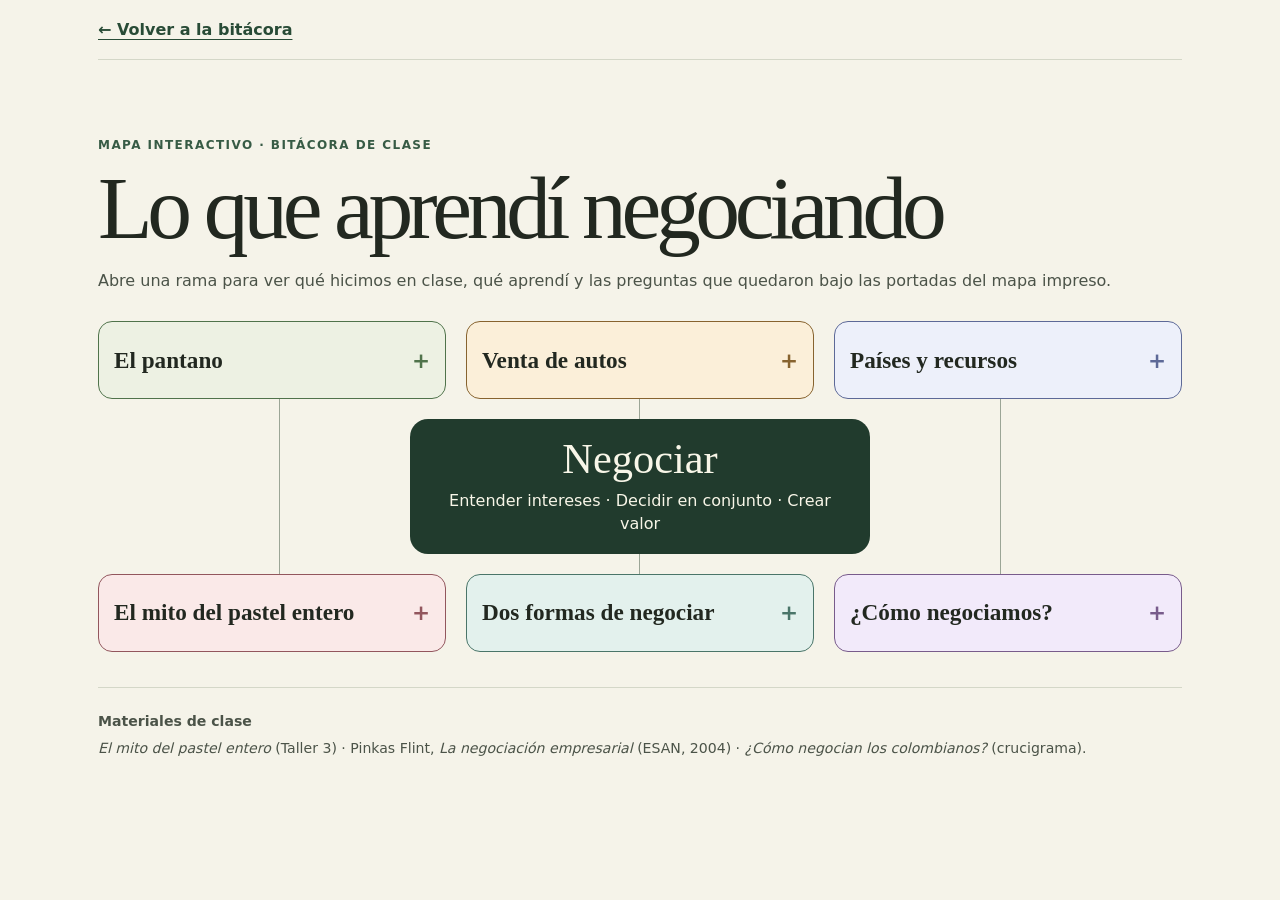
==== site/mapa.html @ 99cefb80 "Create mapa.html" ====
<!doctype html>
<html lang="es">
<head>
<meta charset="utf-8">
<meta name="viewport" content="width=device-width, initial-scale=1">
<meta name="description" content="Mapa interactivo con seis ramas sobre las actividades y los aprendizajes del semestre de negociación.">
<title>Lo que aprendí negociando · Mapa interactivo</title>
<style>
:root {
  color-scheme: light;
  font-family: system-ui, sans-serif;
  color: #222820;
  background: #f5f3e9;
}
* { box-sizing: border-box }
body { margin: 0 }
.shell { max-width: 1180px; margin: auto; padding: 0 clamp(16px, 4vw, 48px) }
a { color: #284b36; text-underline-offset: .23em }
a:focus-visible, summary:focus-visible { outline: 3px solid #386944; outline-offset: 4px }
header { border-bottom: 1px solid #d4d7c8; padding: 20px 0 }
header a { font-weight: 700 }
.intro { margin: clamp(32px, 7vw, 78px) 0 28px }
.eyebrow { color: #375b45; font-weight: 750; letter-spacing: .12em; font-size: .75rem; text-transform: uppercase }
h1 { font: 500 clamp(2.7rem, 7vw, 6rem)/.98 Georgia, serif; letter-spacing: -.06em; margin: 12px 0 }
.intro p:last-child, footer { color: #4b5348; line-height: 1.6 }
.map {
  display: grid;
  gap: 20px;
  grid-template-columns: repeat(3, minmax(0, 1fr));
  grid-template-areas: "a b c" "hub hub hub" "d e f";
  position: relative;
  align-items: start;
}
.hub { grid-area: hub; justify-self: center; text-align: center; color: #f8f6e8; background: #213b2d; border-radius: 18px; width: min(100%, 460px); padding: 19px; z-index: 1 }
.hub h2 { font: 500 clamp(1.75rem, 4vw, 2.65rem)/1 Georgia, serif; margin: 0 }
.hub p { margin: 8px 0 0; line-height: 1.45 }
.branch {
  --surface: #edf1e3;
  --edge: #50734b;
  background: var(--surface);
  border: 1px solid var(--edge);
  border-radius: 14px;
  position: relative;
}
.branch:nth-of-type(1) { grid-area: a }
.branch:nth-of-type(2) { grid-area: b; --surface: #fbefd9; --edge: #87632f }
.branch:nth-of-type(3) { grid-area: c; --surface: #edf0fa; --edge: #5d6997 }
.branch:nth-of-type(4) { grid-area: d; --surface: #fae9e8; --edge: #92565d }
.branch:nth-of-type(5) { grid-area: e; --surface: #e3f1ed; --edge: #4a7569 }
.branch:nth-of-type(6) { grid-area: f; --surface: #f2eafa; --edge: #785b8b }
.map::before {
  content: "";
  position: absolute;
  inset: 36px 16.666%;
  background: repeating-linear-gradient(90deg, #9ba596 0 1px, transparent 1px 50%);
  border-right: 1px solid #9ba596;
  pointer-events: none;
}
summary { cursor: pointer }
.branch > summary { display: flex; align-items: center; justify-content: space-between; gap: 10px; min-height: 76px; padding: 15px; border-radius: 13px; font: 600 clamp(1.12rem, 2.3vw, 1.45rem)/1.1 Georgia, serif }
summary::-webkit-details-marker { display: none }
.branch > summary::after { content: "+"; color: var(--edge); font: 600 1.35rem/1 system-ui; flex: none }
.branch[open] > summary::after { content: "−" }
.branch > summary:hover { box-shadow: inset 0 0 0 2px var(--edge) }
.branch-body { padding: 0 15px 16px; line-height: 1.55 }
.branch[open] > .branch-body { animation: appear 180ms ease-out }
@keyframes appear { from { opacity: .2; transform: translateY(-5px) } to { opacity: 1; transform: translateY(0) } }
.branch-body h3 { font-size: .75rem; text-transform: uppercase; letter-spacing: .06em; margin: 12px 0 4px }
.branch-body p { margin: 0 }
.question { margin-top: 15px; background: #fff9; padding: 10px; border-radius: 8px }
.question summary { font-size: .87rem; font-weight: 700 }
.question p { padding-top: 8px }
footer { border-top: 1px solid #d4d7c8; margin-top: 35px; padding: 18px 0 30px; font-size: .88rem }
footer p { margin: 4px 0 }
@media(max-width: 730px) {
  .map { grid-template-columns: repeat(2, minmax(0, 1fr)); grid-template-areas: "hub hub" "a b" "c d" "e f" }
  .map::before { display: none }
}
@media(max-width: 440px) {
  .map { grid-template-columns: minmax(0, 1fr); grid-template-areas: "hub" "a" "b" "c" "d" "e" "f"; gap: 12px }
  .branch > summary { min-height: 57px }
}
@media(prefers-reduced-motion: reduce) { .branch[open] > .branch-body { animation: none } }
</style>
</head>
<body>
<div class="shell">
<header><a href="./">← Volver a la bitácora</a></header>
<main>
<section class="intro" aria-labelledby="titulo">
<p class="eyebrow">Mapa interactivo · Bitácora de clase</p>
<h1 id="titulo">Lo que aprendí negociando</h1>
<p>Abre una rama para ver qué hicimos en clase, qué aprendí y las preguntas que quedaron bajo las portadas del mapa impreso.</p>
</section>
<section class="map" aria-labelledby="centro">
<div class="hub"><h2 id="centro">Negociar</h2><p>Entender intereses · Decidir en conjunto · Crear valor</p></div>
<details class="branch">
<summary>El pantano</summary>
<div class="branch-body">
<h3>Qué hicimos</h3><p>Un reto superado en equipo nos daba una virtud. Si fallábamos, retrocedíamos un nivel. Con la virtud podíamos decidir cómo avanzar y si seguíamos juntos.</p>
<h3>Qué aprendí</h3><p>Avanzar en grupo exige coordinar decisiones y tener en cuenta a quienes podrían quedarse atrás.</p>
<details class="question"><summary>Abrir la portada</summary><p>¿Avanzamos por separado o usamos la virtud para seguir juntos?</p></details>
</div>
</details>
<details class="branch">
<summary>Venta de autos</summary>
<div class="branch-body">
<h3>Qué hicimos</h3><p>Cada país decidía si vendía autos. Sus ingresos o pérdidas dependían de lo que decidieran todos los países.</p>
<h3>Qué aprendí</h3><p>Me conviene pensar en varios escenarios antes de decidir, porque mi resultado también depende de los demás.</p>
<details class="question"><summary>Abrir la portada</summary><p>¿Qué cambiaría en mi decisión si los otros países eligen vender?</p></details>
</div>
</details>
<details class="branch">
<summary>Países y recursos</summary>
<div class="branch-body">
<h3>Qué hicimos</h3><p>Representamos países con recursos distintos. Debíamos reunir los de nuestra meta mediante negociaciones o decisiones de guerra dentro del juego.</p>
<h3>Qué aprendí</h3><p>Aprendí a identificar qué necesitaba cada parte y a comparar un intercambio con el costo de romper la negociación.</p>
<details class="question"><summary>Abrir la portada</summary><p>¿Qué puedo ofrecer a cambio de un recurso que necesito?</p></details>
</div>
</details>
<details class="branch">
<summary>El mito del pastel entero</summary>
<div class="branch-body">
<h3>Qué hicimos</h3><p>El taller preguntaba cómo comprar y repartir el pastel, qué prefería cada persona y si una porción igual era una porción equitativa.</p>
<h3>Qué aprendí</h3><p>Preguntar por prioridades ayuda a encontrar repartos que respondan a necesidades distintas. Los ejercicios de los nueve puntos y el cuadrado pusieron a prueba mis supuestos.</p>
</div>
</details>
<details class="branch">
<summary>Dos formas de negociar</summary>
<div class="branch-body">
<h3>Qué trabajamos</h3><p>Pinkas Flint explica que una negociación puede combinar la distribución del valor disponible y la creación de valor mediante opciones de beneficio mutuo.</p>
<h3>Qué aprendí</h3><p>Aprendí a distinguir lo que alguien pide de lo que necesita, fijar mi límite y comparar el acuerdo con mi mejor alternativa.</p>
</div>
</details>
<details class="branch">
<summary>¿Cómo negociamos?</summary>
<div class="branch-body">
<h3>Qué trabajamos</h3><p>El crucigrama sobre Colombia plantea temas como el regateo, el poder, la preparación y los estilos regionales de negociación.</p>
<h3>Qué aprendí</h3><p>Conviene observar cómo negocia mi contraparte y preparar mis argumentos sin dar por hecho que todos negocian igual.</p>
</div>
</details>
</section>
</main>
<footer>
<p><strong>Materiales de clase</strong></p>
<p><cite>El mito del pastel entero</cite> (Taller 3) · Pinkas Flint, <cite>La negociación empresarial</cite> (ESAN, 2004) · <cite>¿Cómo negocian los colombianos?</cite> (crucigrama).</p>
</footer>
</div>
</body>
</html>
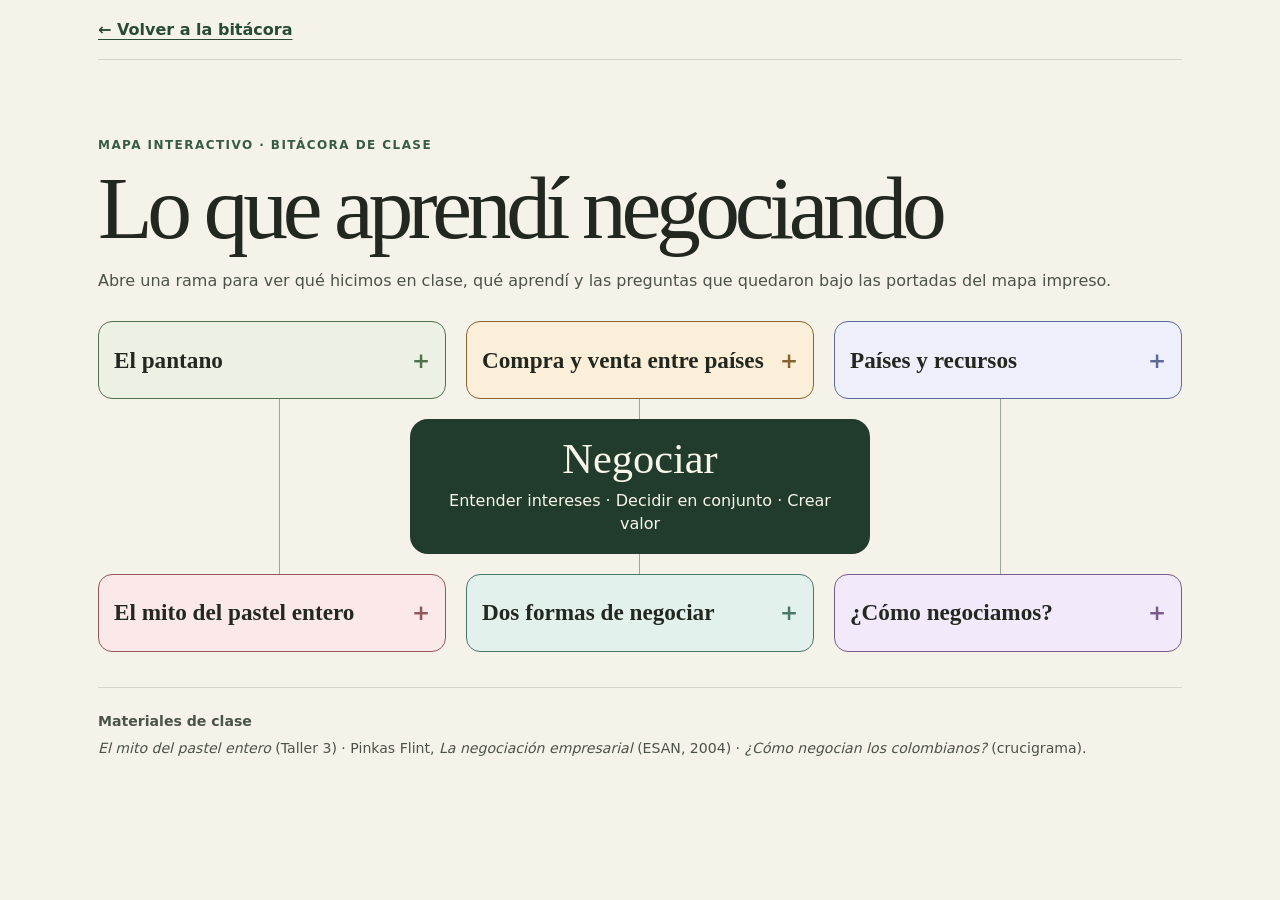
==== commit ed47bb9f: "Update mapa.html" ====
--- a/site/mapa.html
+++ b/site/mapa.html
@@ -103,11 +103,11 @@
 </div>
 </details>
 <details class="branch">
-<summary>Venta de autos</summary>
+<summary>Compra y venta entre países</summary>
 <div class="branch-body">
-<h3>Qué hicimos</h3><p>Cada país decidía si vendía autos. Sus ingresos o pérdidas dependían de lo que decidieran todos los países.</p>
-<h3>Qué aprendí</h3><p>Me conviene pensar en varios escenarios antes de decidir, porque mi resultado también depende de los demás.</p>
-<details class="question"><summary>Abrir la portada</summary><p>¿Qué cambiaría en mi decisión si los otros países eligen vender?</p></details>
+<h3>Qué hicimos</h3><p>Cada país decidía qué comprar o vender a los demás. Las ganancias o pérdidas dependían de las decisiones de todos los países.</p>
+<h3>Qué aprendí</h3><p>Aprendí a comparar escenarios de compra y venta antes de decidir, porque lo que gana o pierde mi país depende también de las decisiones de los demás.</p>
+<details class="question"><summary>Abrir la portada</summary><p>¿Cómo cambiaría mi decisión de comprar o vender según lo que decidan los otros países?</p></details>
 </div>
 </details>
 <details class="branch">
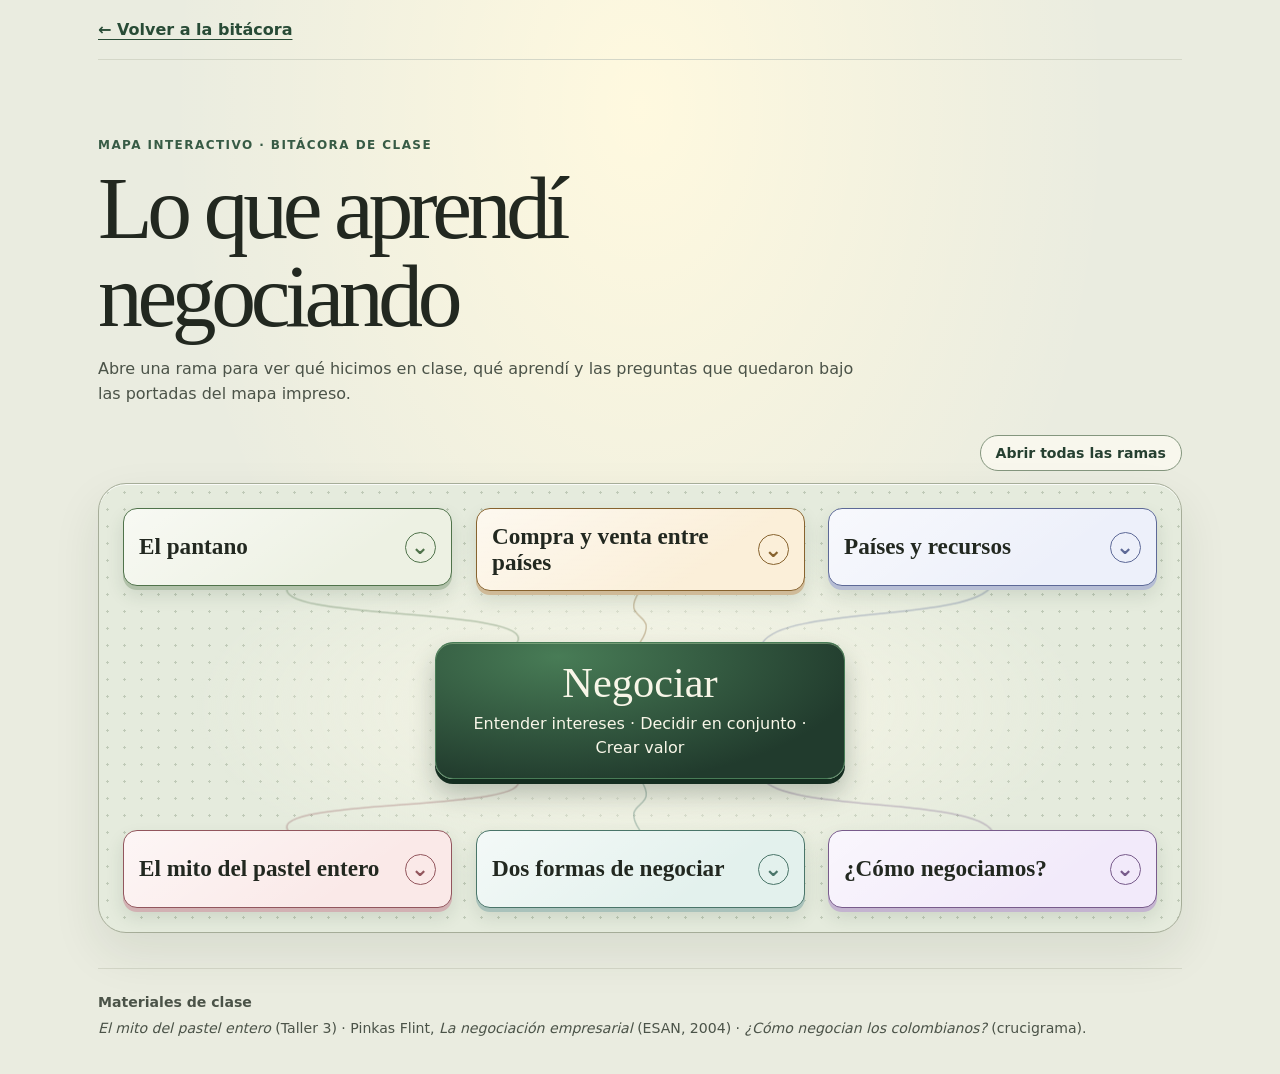
==== commit 75fc01b0: "Update mapa.html" ====
--- a/site/mapa.html
+++ b/site/mapa.html
@@ -48,14 +48,6 @@
 .branch:nth-of-type(4) { grid-area: d; --surface: #fae9e8; --edge: #92565d }
 .branch:nth-of-type(5) { grid-area: e; --surface: #e3f1ed; --edge: #4a7569 }
 .branch:nth-of-type(6) { grid-area: f; --surface: #f2eafa; --edge: #785b8b }
-.map::before {
-  content: "";
-  position: absolute;
-  inset: 36px 16.666%;
-  background: repeating-linear-gradient(90deg, #9ba596 0 1px, transparent 1px 50%);
-  border-right: 1px solid #9ba596;
-  pointer-events: none;
-}
 summary { cursor: pointer }
 .branch > summary { display: flex; align-items: center; justify-content: space-between; gap: 10px; min-height: 76px; padding: 15px; border-radius: 13px; font: 600 clamp(1.12rem, 2.3vw, 1.45rem)/1.1 Georgia, serif }
 summary::-webkit-details-marker { display: none }
@@ -63,8 +55,6 @@
 .branch[open] > summary::after { content: "−" }
 .branch > summary:hover { box-shadow: inset 0 0 0 2px var(--edge) }
 .branch-body { padding: 0 15px 16px; line-height: 1.55 }
-.branch[open] > .branch-body { animation: appear 180ms ease-out }
-@keyframes appear { from { opacity: .2; transform: translateY(-5px) } to { opacity: 1; transform: translateY(0) } }
 .branch-body h3 { font-size: .75rem; text-transform: uppercase; letter-spacing: .06em; margin: 12px 0 4px }
 .branch-body p { margin: 0 }
 .question { margin-top: 15px; background: #fff9; padding: 10px; border-radius: 8px }
@@ -81,6 +71,92 @@
   .branch > summary { min-height: 57px }
 }
 @media(prefers-reduced-motion: reduce) { .branch[open] > .branch-body { animation: none } }
+:root {
+  background: radial-gradient(ellipse at 50% 10%, #fff9df, transparent 52%), #eaece0;
+}
+.intro { max-width: 760px }
+.map::before { display: none }
+.map {
+  gap: clamp(28px, 4vw, 55px) 24px;
+  isolation: isolate;
+  padding: 24px;
+  border: 1px solid #a6ad99;
+  border-radius: 28px;
+  background:
+    radial-gradient(ellipse at 50% 50%, #f9f7e8, transparent 58%),
+    radial-gradient(circle, #6d826350 1px, transparent 1.2px) 0 0 / 17px 17px,
+    #e5ebdd;
+  box-shadow: inset 0 1px 0 #fffc, 0 20px 48px #23342118;
+}
+.map-links { position: absolute; inset: 0; width: 100%; height: 100%; pointer-events: none }
+.map-tools { display: flex; justify-content: flex-end; margin-bottom: 12px }
+.map-tools button {
+  font: 700 .88rem system-ui;
+  background: #f8f7ed;
+  color: #264031;
+  border: 1px solid #84967e;
+  border-radius: 99px;
+  padding: 9px 15px;
+  cursor: pointer;
+}
+.map-tools button:hover { background: #dbe8d3 }
+button:focus-visible { outline: 3px solid #386944; outline-offset: 4px }
+.hub {
+  width: min(100%, 410px);
+  background: radial-gradient(ellipse at 30% 10%, #487c56, #213b2d 76%);
+  border: 1px solid #487c56;
+  box-shadow: 0 5px 0 #142d20, 0 14px 25px #152d2046, inset 0 1px 0 #b6d5a670;
+}
+.branch {
+  z-index: 1;
+  transform: perspective(700px) rotateX(var(--tilt-x, 0deg)) rotateY(var(--tilt-y, 0deg));
+  transform-origin: 50% 38px;
+  background: linear-gradient(145deg, #fff9, transparent 70%), var(--surface);
+  box-shadow: 0 4px 0 color-mix(in srgb, var(--edge) 38%, var(--surface)), 0 9px 18px #29442a22;
+  transition: transform 210ms ease-out, box-shadow 280ms ease;
+}
+.branch:nth-of-type(3n + 1) { --swing: -5deg }
+.branch:nth-of-type(3n + 2) { --swing: 3deg }
+.branch:nth-of-type(3n) { --swing: 5deg }
+.branch:hover, .branch:focus-within, .branch[open] {
+  box-shadow: 0 5px 0 color-mix(in srgb, var(--edge) 55%, var(--surface)), 0 13px 22px #29442a36;
+}
+.branch > summary::after {
+  display: grid;
+  place-items: center;
+  width: 29px;
+  height: 29px;
+  content: "⌄";
+  border: 1px solid currentColor;
+  border-radius: 50%;
+  transition: transform 300ms cubic-bezier(.2,.75,.3,1.4);
+}
+.branch[open] > summary::after { content: "⌄"; transform: rotate(180deg) }
+.branch[open] > .branch-body {
+  transform-origin: 50% 0;
+  animation: branch-swing 380ms cubic-bezier(.25,.65,.3,1) both;
+}
+@keyframes branch-swing {
+  0% { opacity: 0; transform: perspective(650px) rotateX(-24deg) rotateZ(var(--swing)) scale(.95) }
+  70% { opacity: 1; transform: perspective(650px) rotateX(3deg) rotateZ(0) scale(1) }
+  100% { opacity: 1; transform: none }
+}
+.question[open] > p {
+  transform-origin: left top;
+  animation: branch-swing 340ms ease-out both;
+}
+@media (max-width: 730px) {
+  .map { gap: 22px 15px; padding: 16px }
+}
+@media (max-width: 440px) {
+  .map { padding-left: 26px }
+}
+@media (prefers-reduced-motion: reduce) {
+  .branch, .branch > summary::after { transform: none; transition: none }
+  .branch[open] > .branch-body, .question[open] > p { animation: none }
+}
+
+.map-tools[hidden] { display: none }
 </style>
 </head>
 <body>
@@ -92,7 +168,9 @@
 <h1 id="titulo">Lo que aprendí negociando</h1>
 <p>Abre una rama para ver qué hicimos en clase, qué aprendí y las preguntas que quedaron bajo las portadas del mapa impreso.</p>
 </section>
-<section class="map" aria-labelledby="centro">
+<div class="map-tools" hidden><button type="button" aria-controls="ramas">Abrir todas las ramas</button></div>
+<section id="ramas" class="map" aria-labelledby="centro">
+<canvas class="map-links" aria-hidden="true"></canvas>
 <div class="hub"><h2 id="centro">Negociar</h2><p>Entender intereses · Decidir en conjunto · Crear valor</p></div>
 <details class="branch">
 <summary>El pantano</summary>
@@ -146,5 +224,116 @@
 <p><cite>El mito del pastel entero</cite> (Taller 3) · Pinkas Flint, <cite>La negociación empresarial</cite> (ESAN, 2004) · <cite>¿Cómo negocian los colombianos?</cite> (crucigrama).</p>
 </footer>
 </div>
+<script>
+const map = document.querySelector('.map');
+const hub = map.querySelector('.hub');
+const canvas = map.querySelector('.map-links');
+const context = canvas.getContext('2d');
+const branches = Array.from(map.querySelectorAll('.branch'));
+const toggleAll = document.querySelector('.map-tools button');
+toggleAll.parentElement.hidden = false;
+const motion = matchMedia('(prefers-reduced-motion: reduce)');
+const desktop = matchMedia('(min-width: 731px)');
+const finePointer = matchMedia('(hover: hover) and (pointer: fine)');
+let active = null;
+let frame = null;
+
+function updateButton() {
+  const allOpen = branches.every(branch => branch.open);
+  toggleAll.textContent = allOpen ? 'Cerrar todas las ramas' : 'Abrir todas las ramas';
+}
+
+toggleAll.addEventListener('click', () => {
+  const shouldOpen = branches.some(branch => !branch.open);
+  for (const branch of branches) branch.open = shouldOpen;
+  updateButton();
+  scheduleDraw();
+});
+
+function scheduleDraw() {
+  if (context && frame === null) frame = requestAnimationFrame(draw);
+}
+
+function draw(time) {
+  frame = null;
+  const bounds = map.getBoundingClientRect();
+  const ratio = Math.min(window.devicePixelRatio || 1, 2);
+  const width = Math.round(bounds.width * ratio);
+  const height = Math.round(bounds.height * ratio);
+  if (canvas.width !== width || canvas.height !== height) {
+    canvas.width = width;
+    canvas.height = height;
+  }
+  context.setTransform(ratio, 0, 0, ratio, 0, 0);
+  context.clearRect(0, 0, bounds.width, bounds.height);
+
+  const center = hub.getBoundingClientRect();
+  for (const [index, branch] of branches.entries()) {
+    const label = branch.querySelector('summary').getBoundingClientRect();
+    const above = index < 3;
+    const x0 = (desktop.matches
+      ? center.left + center.width * (.2 + (index % 3) * .3)
+      : center.left + 5) - bounds.left;
+    const y0 = (desktop.matches ? (above ? center.top : center.bottom) : center.bottom) - bounds.top;
+    const x3 = (desktop.matches ? label.left + label.width / 2 : label.left) - bounds.left;
+    const y3 = (desktop.matches ? (above ? label.bottom : label.top) : label.top + label.height / 2) - bounds.top;
+    const bend = (y3 - y0) * .63;
+    const x1 = desktop.matches ? x0 + 22 : 11 + index * 1.6;
+    const x2 = desktop.matches ? x3 - 22 : x1;
+    const y1 = desktop.matches ? y0 + bend : y0 + 14;
+    const y2 = desktop.matches ? y3 - bend : y3;
+    const highlighted = branch === active || branch.open;
+
+    context.beginPath();
+    context.moveTo(x0, y0);
+    context.bezierCurveTo(x1, y1, x2, y2, x3, y3);
+    context.strokeStyle = getComputedStyle(branch).getPropertyValue('--edge').trim();
+    context.globalAlpha = highlighted ? .88 : .34;
+    context.lineWidth = highlighted ? 2.7 : 1.5;
+    context.stroke();
+
+    if (branch === active && !motion.matches) {
+      const t = (time % 1650) / 1650;
+      const u = 1 - t;
+      const curve = (a, b, c, d) => u ** 3 * a + 3 * u ** 2 * t * b + 3 * u * t ** 2 * c + t ** 3 * d;
+      context.beginPath();
+      context.arc(curve(x0, x1, x2, x3), curve(y0, y1, y2, y3), 4, 0, 2 * Math.PI);
+      context.fillStyle = context.strokeStyle;
+      context.fill();
+      scheduleDraw();
+    }
+  }
+}
+
+for (const branch of branches) {
+  const label = branch.querySelector('summary');
+  const highlight = () => { active = branch; scheduleDraw(); };
+  const clear = () => {
+    if (active === branch) active = null;
+    branch.style.removeProperty('--tilt-x');
+    branch.style.removeProperty('--tilt-y');
+    scheduleDraw();
+  };
+  label.addEventListener('pointerenter', highlight);
+  label.addEventListener('pointerleave', clear);
+  label.addEventListener('focus', highlight);
+  label.addEventListener('blur', clear);
+  label.addEventListener('pointermove', event => {
+    if (motion.matches || !finePointer.matches) return;
+    const rect = label.getBoundingClientRect();
+    branch.style.setProperty('--tilt-x', `${(0.5 - (event.clientY - rect.top) / rect.height) * 10}deg`);
+    branch.style.setProperty('--tilt-y', `${((event.clientX - rect.left) / rect.width - 0.5) * 12}deg`);
+  });
+  branch.addEventListener('toggle', () => {
+    updateButton();
+    scheduleDraw();
+  });
+}
+
+new ResizeObserver(scheduleDraw).observe(map);
+motion.addEventListener('change', scheduleDraw);
+updateButton();
+scheduleDraw();
+</script>
 </body>
 </html>
